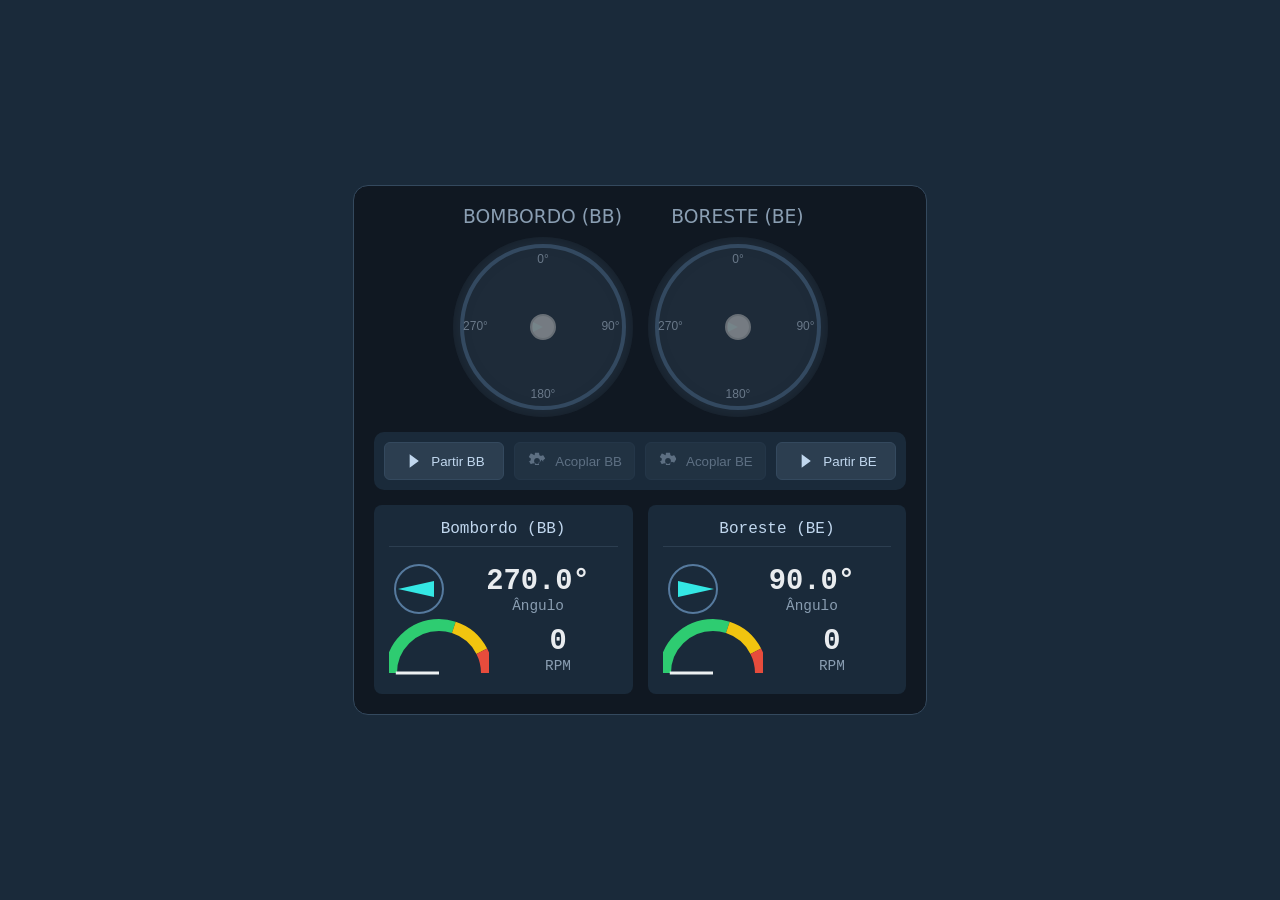
==== asdcontrol.html @ 6475cf20 "style: aplicar cabeçalhos e formatação segundo BOAS-PRATICAS.md" ====
<!--
  Título: asdcontrol.html - Controle Azimutal Secundário
  Autor: Charlie Bravo
  Data da última modificação: 01/04/2026 22:45
  Versão: 3.3
  Descrição: Painel 2D de manetes virtuais interpolando rotação (RPM) e ângulos
-->
<!DOCTYPE html>
<html lang="pt-BR">
<head>
    <meta charset="UTF-8">
    <meta name="viewport" content="width=device-width, initial-scale=1.0">
    <title>Controle Azimutal 2D Integrado</title>
    <style>
        /* ====================== VARIÁVEIS GLOBAIS E RESET ====================== */
        :root {
            --bg-dark: #101822;
            --bg-medium: #1a2a3a;
            --bg-light: #2c3e50;
            --border-color: #34495e;
            --text-light: #e9ecef;
            --text-medium: #c1d7ee;
            --text-dark: #8a9eb2;
            --accent-blue: #3498db;
            --accent-cyan: #34e7e4;
            --status-green: #2ecc71;
            --status-yellow: #f1c40f;
            --status-red: #e74c3c;
        }
        body {
            margin: 0;
            background-color: var(--bg-medium);
            color: var(--text-light);
            font-family: system-ui, sans-serif;
            display: flex;
            justify-content: center;
            align-items: center;
            height: 100vh;
            overflow: hidden;
        }
        #container {
            display: flex;
            flex-direction: column;
            gap: 15px;
            align-items: center;
            background-color: var(--bg-dark);
            padding: 20px;
            border-radius: 15px;
            border: 1px solid var(--border-color);
            user-select: none;
        }
        .controls-row {
            display: flex;
            gap: 15px;
            align-items: center;
        }
        .control-wrapper {
            display: flex;
            flex-direction: column;
            align-items: center;
            gap: 10px;
        }
        .control-wrapper h3 {
            margin: 0; padding: 0; font-weight: 500;
            color: var(--text-dark); text-transform: uppercase;
        }
        .control-canvas {
            background-color: var(--bg-light);
            border-radius: 50%;
            cursor: pointer;
            box-shadow: 0 0 15px rgba(0,0,0,0.5) inset;
            width: 180px;
            height: 180px;
            transition: opacity 0.3s ease;
        }
        .control-canvas.disabled {
            opacity: 0.5;
            cursor: not-allowed;
        }
        #functions-panel {
            display: grid;
            grid-template-columns: repeat(4, 1fr);
            gap: 10px;
            padding: 10px;
            background-color: var(--bg-medium);
            border-radius: 10px;
            width: 100%;
            box-sizing: border-box;
            justify-content: center;
        }
        .function-button {
            padding: 8px 12px;
            border: 1px solid var(--border-color);
            border-radius: 6px;
            background-color: var(--bg-light);
            color: var(--text-medium);
            cursor: pointer;
            display: flex;
            align-items: center;
            justify-content: center;
            gap: 8px;
            transition: all 0.2s ease;
        }
        .function-button:hover:not(:disabled) { background-color: #3e5670; }
        .function-button.active { background-color: var(--status-green); color: white; border-color: #55d98c; }
        .function-button.standby { background-color: var(--status-yellow); color: var(--bg-dark); border-color: #f39c12; }
        .function-button:disabled {
            opacity: 0.4;
            cursor: not-allowed;
        }
        .function-button svg { width: 20px; height: 20px; fill: currentColor; }
        
        #telemetry-panel {
            width: 100%;
            font-family: ui-monospace, 'Cascadia Code', Menlo, Consolas, 'Courier New', monospace;
            display: flex;
            gap: 15px;
        }
        .prop-section {
            flex: 1;
            background-color: var(--bg-medium);
            padding: 15px;
            border-radius: 8px;
        }
         .prop-section h4 {
            margin: 0 0 12px 0; font-weight: normal; color: var(--text-medium);
            border-bottom: 1px solid var(--bg-light); padding-bottom: 8px; text-align: center;
        }
        .indicator-group {
            display: flex;
            align-items: center;
            gap: 10px;
        }
        .gauge-canvas { width: 100px; height: 60px; }
        .angle-canvas { width: 60px; height: 60px; }
        .indicator-readout { flex-grow: 1; text-align: center; }
        .indicator-readout .value { font-size: 1.8em; font-weight: bold; }
        .indicator-readout .unit { font-size: 0.9em; color: var(--text-dark); }
    </style>
</head>
<body>
    <div id="container">
        <div class="controls-row">
            <div class="control-wrapper">
                <h3>Bombordo (BB)</h3>
                <canvas id="azimuth-control-bb" class="control-canvas"></canvas>
            </div>
            <div class="control-wrapper">
                <h3>Boreste (BE)</h3>
                <canvas id="azimuth-control-be" class="control-canvas"></canvas>
            </div>
        </div>

        <div id="functions-panel">
            <button id="start-bb" class="function-button">
                <svg viewBox="0 0 24 24"><path d="M10 8.64v6.72L15.27 12z M8 4v16l11-8z"></path></svg>
                <span>Partir BB</span>
            </button>
            <button id="couple-bb" class="function-button" disabled>
                 <svg viewBox="0 0 24 24"><path d="M19.43 12.98c.04-.32.07-.64.07-.98s-.03-.66-.07-.98l2.11-1.65c.19-.15.24-.42.12-.64l-2-3.46c-.12-.22-.39-.3-.61-.22l-2.49 1c-.52-.4-1.08-.73-1.69-.98l-.38-2.65C14.46 2.18 14.25 2 14 2h-4c-.25 0-.46.18-.49.42l-.38 2.65c-.61-.25-1.17-.59-1.69-.98l-2.49-1c-.23-.09-.49 0-.61.22l-2 3.46c-.13.22-.07.49.12.64l2.11 1.65c-.04.32-.07.65-.07.98s.03.66.07.98l-2.11 1.65c-.19.15-.24-.42-.12-.64l2 3.46c.12.22.39.3.61.22l2.49-1c.52.4 1.08.73 1.69-.98l.38 2.65c.03.24.24.42.49.42h4c.25 0 .46-.18.49-.42l-.38-2.65c.61-.25 1.17-.59-1.69-.98l2.49 1c.23.09.49 0 .61-.22l2-3.46c.12-.22.07-.49-.12-.64l-2.11-1.65zM12 15.5c-1.93 0-3.5-1.57-3.5-3.5s1.57-3.5 3.5-3.5 3.5 1.57 3.5 3.5-1.57 3.5-3.5 3.5z"></path></svg>
                <span>Acoplar BB</span>
            </button>
            <button id="couple-be" class="function-button" disabled>
                 <svg viewBox="0 0 24 24"><path d="M19.43 12.98c.04-.32.07-.64.07-.98s-.03-.66-.07-.98l2.11-1.65c.19-.15.24-.42.12-.64l-2-3.46c-.12-.22-.39-.3-.61-.22l-2.49 1c-.52-.4-1.08-.73-1.69-.98l-.38-2.65C14.46 2.18 14.25 2 14 2h-4c-.25 0-.46.18-.49.42l-.38 2.65c-.61-.25-1.17-.59-1.69-.98l-2.49-1c-.23-.09-.49 0-.61.22l-2 3.46c-.13.22-.07.49.12.64l2.11 1.65c-.04.32-.07.65-.07.98s.03.66.07.98l-2.11 1.65c-.19.15-.24-.42-.12-.64l2 3.46c.12.22.39.3.61.22l2.49-1c.52.4 1.08.73 1.69-.98l.38 2.65c.03.24.24.42.49.42h4c.25 0 .46-.18.49-.42l.38-2.65c.61-.25 1.17-.59 1.69-.98l2.49 1c.23.09.49 0 .61-.22l2-3.46c.12-.22.07-.49-.12-.64l-2.11-1.65zM12 15.5c-1.93 0-3.5-1.57-3.5-3.5s1.57-3.5 3.5-3.5 3.5 1.57 3.5 3.5-1.57 3.5-3.5 3.5z"></path></svg>
                <span>Acoplar BE</span>
            </button>
            <button id="start-be" class="function-button">
                <svg viewBox="0 0 24 24"><path d="M10 8.64v6.72L15.27 12z M8 4v16l11-8z"></path></svg>
                <span>Partir BE</span>
            </button>
        </div>

        <div id="telemetry-panel">
            <div class="prop-section">
                <h4>Bombordo (BB)</h4>
                <div class="indicator-group">
                    <canvas id="angle-canvas-bb" class="angle-canvas"></canvas>
                    <div class="indicator-readout">
                        <div id="angle-value-bb" class="value">0°</div>
                        <div class="unit">Ângulo</div>
                    </div>
                </div>
                 <div class="indicator-group">
                    <canvas id="rpm-canvas-bb" class="gauge-canvas"></canvas>
                    <div class="indicator-readout">
                        <div id="rpm-value-bb" class="value">0</div>
                        <div class="unit">RPM</div>
                    </div>
                </div>
            </div>
            <div class="prop-section">
                <h4>Boreste (BE)</h4>
                 <div class="indicator-group">
                    <canvas id="angle-canvas-be" class="angle-canvas"></canvas>
                    <div class="indicator-readout">
                        <div id="angle-value-be" class="value">0°</div>
                        <div class="unit">Ângulo</div>
                    </div>
                </div>
                 <div class="indicator-group">
                    <canvas id="rpm-canvas-be" class="gauge-canvas"></canvas>
                    <div class="indicator-readout">
                        <div id="rpm-value-be" class="value">0</div>
                        <div class="unit">RPM</div>
                    </div>
                </div>
            </div>
        </div>
    </div>

    <script>
/*
  Título: Principal JS do Painel ASD 2D
  Autor: Charlie Bravo
  Data da última modificação: 01/04/2026 22:45
  Versão: 3.3
*/

// ====================== CLASSES PERSONALIZADAS ======================
        // --- CLASSES DE COMPONENTES DE UI (código minificado para brevidade) ---
        class BaseControl{constructor(){this._events={}}
on(e,t){this._events[e]||(this._events[e]=[]),this._events[e].push(t)}
fire(e,t){this._events[e]&&this._events[e].forEach(e=>e(t))}}
class AzimuthControl2D extends BaseControl{constructor(e){super(),this.canvas=document.getElementById(e),this.canvas.width=this.canvas.getBoundingClientRect().width,this.canvas.height=this.canvas.getBoundingClientRect().height,this.ctx=this.canvas.getContext("2d"),this.radius=this.canvas.width/2,this.center={x:this.radius,y:this.radius},this.state={angle:0,thrust:0},this.handlePosition={x:this.center.x,y:this.center.y},this.isDragging=!1,this.isReturningToCenter=!1,this.lastClickTime=0,this._initListeners(),this.animate()}
_initListeners(){this.canvas.addEventListener("pointerdown",this._handlePointerDown.bind(this)),window.addEventListener("pointermove",this._handlePointerMove.bind(this)),window.addEventListener("pointerup",this._handlePointerUp.bind(this))}
_handlePointerDown(e){this.isReturningToCenter=!1;const t=Date.now(),s=t-this.lastClickTime;s<300?(this.fire("doubleclick"),this.isDragging=!1,this.lastClickTime=0):((this.lastClickTime=t,this.isDragging=!0,this._updateControl(e)))}
_handlePointerMove(e){this.isDragging&&!this.isReturningToCenter&&this._updateControl(e)}
_handlePointerUp(e){this.isDragging&&(this.isDragging=!1)}
_zeroOutControl(){this.isReturningToCenter=!0}
_updateControl(e){const t=this.canvas.getBoundingClientRect(),s=e.clientX-t.left,i=e.clientY-t.top,n=s-this.center.x,a=i-this.center.y;let o=Math.sqrt(n*n+a*a);let l=Math.atan2(a,n);let r=180/Math.PI*l+90;r<0&&(r+=360),o>this.radius*.85&&(o=this.radius*.85),this.handlePosition.x=this.center.x+Math.cos(l)*o,this.handlePosition.y=this.center.y+Math.sin(l)*o;const h=o/(this.radius*.85)*100;this.state={angle:r,thrust:h},this.fire("change",this.state)}
draw(){const e=this.ctx;e.clearRect(0,0,this.canvas.width,this.canvas.height),e.strokeStyle="#567a9e",e.lineWidth=4,e.beginPath(),e.arc(this.center.x,this.center.y,this.radius*.9,0,2*Math.PI),e.stroke(),e.fillStyle="#c1d7ee",e.font="12px Arial",e.textAlign="center",e.textBaseline="middle";const t={"0°":-Math.PI/2,"90°":0,"180°":Math.PI/2,"270°":Math.PI};for(const[s,i]of Object.entries(t)){const t=this.radius*.75;e.fillText(s,this.center.x+Math.cos(i)*t,this.center.y+Math.sin(i)*t)}
e.strokeStyle="#34e7e4",e.lineWidth=3,e.beginPath(),e.moveTo(this.center.x,this.center.y),e.lineTo(this.handlePosition.x,this.handlePosition.y),e.stroke();const s=Math.atan2(this.handlePosition.y-this.center.y,this.handlePosition.x-this.center.x);e.save(),e.translate(this.handlePosition.x,this.handlePosition.y),e.rotate(s),e.fillStyle="#34e7e4",e.beginPath(),e.moveTo(0,0),e.lineTo(-10,-5),e.lineTo(-10,5),e.closePath(),e.fill(),e.restore(),e.fillStyle="rgba(236, 240, 241, 0.9)",e.strokeStyle="#bdc3c7",e.lineWidth=2,e.beginPath(),e.arc(this.handlePosition.x,this.handlePosition.y,12,0,2*Math.PI),e.fill(),e.stroke()}
animate(){if(this.isReturningToCenter){const e=.1,t=this.handlePosition.x-this.center.x,s=this.handlePosition.y-this.center.y;this.handlePosition.x-=t*e,this.handlePosition.y-=s*e;const i=Math.sqrt(t*t+s*s);let n=Math.atan2(s,t);let a=180/Math.PI*n+90;a<0&&(a+=360);const o=i/(this.radius*.85)*100;this.state={angle:a,thrust:o},this.fire("change",this.state),i<1&&(this.isReturningToCenter=!1,this.handlePosition.x=this.center.x,this.handlePosition.y=this.center.y,this.state={angle:0,thrust:0},this.fire("change",this.state))}
this.draw(),requestAnimationFrame(this.animate.bind(this))}}
class AngleIndicator{constructor(e){this.canvas=document.getElementById(e);const t=this.canvas.getBoundingClientRect().width;this.canvas.width=t,this.canvas.height=t,this.ctx=this.canvas.getContext("2d"),this.radius=t/2,this.center={x:this.radius,y:this.radius}}
update(e){const t=this.ctx;t.clearRect(0,0,this.canvas.width,this.canvas.height),t.strokeStyle="#567a9e",t.lineWidth=2,t.beginPath(),t.arc(this.center.x,this.center.y,.8*this.radius,0,2*Math.PI),t.stroke(),t.save(),t.translate(this.center.x,this.center.y),t.rotate(e*Math.PI/180),t.fillStyle="#34e7e4",t.beginPath(),t.moveTo(0,-.7*this.radius),t.lineTo(8,.5*this.radius),t.lineTo(-8,.5*this.radius),t.closePath(),t.fill(),t.restore()}}
class RpmGauge{constructor(e,t=1600){this.canvas=document.getElementById(e);const s=this.canvas.getBoundingClientRect();this.canvas.width=s.width,this.canvas.height=s.height,this.ctx=this.canvas.getContext("2d"),this.maxRpm=t}
update(e){const t=this.ctx,s=this.canvas.width,i=this.canvas.height,n={x:s/2,y:.9*i},a=.8*i;t.clearRect(0,0,s,i);const o=Math.PI,l=0;t.lineWidth=12,t.strokeStyle="#2ecc71",t.beginPath(),t.arc(n.x,n.y,a,o,o+.6*Math.PI),t.stroke(),t.strokeStyle="#f1c40f",t.beginPath(),t.arc(n.x,n.y,a,o+.6*Math.PI,o+.85*Math.PI),t.stroke(),t.strokeStyle="#e74c3c",t.beginPath(),t.arc(n.x,n.y,a,o+.85*Math.PI,l),t.stroke();const r=o+e/this.maxRpm*Math.PI;t.save(),t.translate(n.x,n.y),t.rotate(r),t.strokeStyle="#ecf0f1",t.lineWidth=3,t.beginPath(),t.moveTo(0,0),t.lineTo(.9*a,0),t.stroke(),t.restore()}}

        // --- Instanciação e Gestão de Estado ---
        const uiRefs = {
            bb: { angleIndicator: new AngleIndicator('angle-canvas-bb'), angleValue: document.getElementById('angle-value-bb'), rpmGauge: new RpmGauge('rpm-canvas-bb'), rpmValue: document.getElementById('rpm-value-bb'), controlCanvas: document.getElementById('azimuth-control-bb'), startButton: document.getElementById('start-bb'), coupleButton: document.getElementById('couple-bb'), },
            be: { angleIndicator: new AngleIndicator('angle-canvas-be'), angleValue: document.getElementById('angle-value-be'), rpmGauge: new RpmGauge('rpm-canvas-be'), rpmValue: document.getElementById('rpm-value-be'), controlCanvas: document.getElementById('azimuth-control-be'), startButton: document.getElementById('start-be'), coupleButton: document.getElementById('couple-be'), },
        };

        const masterState = {
            bb: { angle: 0, thrust: 0, engineOn: false, clutchState: 'off' }, // off, standby, engaged
            be: { angle: 0, thrust: 0, engineOn: false, clutchState: 'off' },
        };
        
        const displayState = {
            bb: { angle: 270, rpm: 0 },
            be: { angle: 90, rpm: 0 }
        };

        const controlBB = new AzimuthControl2D('azimuth-control-bb');
        const controlBE = new AzimuthControl2D('azimuth-control-be');
        
        // --- Lógica dos Botões de Função ---
        uiRefs.bb.startButton.addEventListener('click', () => {
            masterState.bb.engineOn = !masterState.bb.engineOn;
            if (!masterState.bb.engineOn) { 
                masterState.bb.clutchState = 'off';
                controlBB._zeroOutControl(); 
            }
        });
        uiRefs.bb.coupleButton.addEventListener('click', () => { 
            if (masterState.bb.engineOn) {
                masterState.bb.clutchState = masterState.bb.clutchState === 'off' ? 'standby' : 'off';
                if(masterState.bb.clutchState === 'off') controlBB._zeroOutControl();
            }
        });
        uiRefs.be.startButton.addEventListener('click', () => {
            masterState.be.engineOn = !masterState.be.engineOn;
            if (!masterState.be.engineOn) {
                masterState.be.clutchState = 'off';
                controlBE._zeroOutControl();
            }
        });
        uiRefs.be.coupleButton.addEventListener('click', () => { 
            if (masterState.be.engineOn) {
                masterState.be.clutchState = masterState.be.clutchState === 'off' ? 'standby' : 'off';
                 if(masterState.be.clutchState === 'off') controlBE._zeroOutControl();
            }
        });

        // --- Lógica de Controlo ---
        controlBB.on('change', (state) => {
            if (masterState.bb.engineOn) {
                 masterState.bb.thrust = state.thrust;
                 if (masterState.bb.clutchState === 'engaged') {
                    masterState.bb.angle = state.angle;
                 }
            }
        });
        controlBB.on('doubleclick', () => {
            if (masterState.bb.clutchState === 'engaged') {
                masterState.bb.clutchState = 'idleRpm';
                masterState.bb.thrust = 65; // CORREÇÃO: Força o comando de aceleração para 650 RPM
                controlBB._zeroOutControl();
            }
        });

        controlBE.on('change', (state) => { 
             if (masterState.be.engineOn) {
                 masterState.be.thrust = state.thrust;
            }
            if (masterState.be.clutchState === 'engaged') {
                masterState.be.angle = state.angle;
            }
        });
        controlBE.on('doubleclick', () => {
            if (masterState.be.clutchState === 'engaged') {
                masterState.be.clutchState = 'idleRpm';
                masterState.be.thrust = 650; // CORREÇÃO: Força o comando de aceleração para 650 RPM
                controlBE._zeroOutControl();
            }
        });
        
        // --- Funções de Interpolação ---
        function lerp(start, end, amt) { return (1 - amt) * start + amt * end; }
        function lerpAngle(start, end, amt) {
            const delta = (end - start + 360 + 180) % 360 - 180;
            return (start + delta * amt + 360) % 360;
        }

        // --- Ciclo Principal de Animação e UI ---
        function animate() {
            const maxRpm = 1600;
            const idleRpm = 650;
            
            const updateSide = (side) => {
                const state = masterState[side];
                const display = displayState[side];
                const ui = uiRefs[side];

                // --- Lógica da Máquina de Estados ---
                let targetRpm = 0;
                let targetAngle;
                
                const commandedPropulsionRpm = state.thrust * (maxRpm / 100);

                if (state.clutchState === 'standby' && commandedPropulsionRpm > idleRpm) {
                    state.clutchState = 'engaged';
                }

                if (state.engineOn) {
                    if (state.clutchState === 'engaged') {
                        targetRpm = commandedPropulsionRpm;
                        targetAngle = state.angle;
                    } else { // 'standby' ou 'off'
                        targetRpm = idleRpm;
                        targetAngle = (side === 'bb') ? 270 : 90;
                    }
                } else {
                    targetRpm = 0;
                    targetAngle = (side === 'bb') ? 270 : 90;
                }
                
                const rpmLerpFactor = 0.03;
                const angleLerpFactor = 0.2;

                display.rpm = lerp(display.rpm, targetRpm, rpmLerpFactor);
                display.angle = lerpAngle(display.angle, targetAngle, angleLerpFactor);

                // --- Atualização da UI ---
                ui.controlCanvas.classList.toggle('disabled', !state.engineOn);
                ui.startButton.classList.toggle('active', state.engineOn);
                ui.coupleButton.disabled = !state.engineOn;
                
                ui.coupleButton.classList.remove('active', 'standby');
                if (state.clutchState === 'engaged') {
                    ui.coupleButton.classList.add('active');
                } else if (state.clutchState === 'standby') {
                    ui.coupleButton.classList.add('standby');
                }
                
                ui.rpmValue.textContent = `${display.rpm.toFixed(0)}`;
                ui.rpmGauge.update(display.rpm);

                ui.angleValue.textContent = `${display.angle.toFixed(1)}°`;
                ui.angleIndicator.update(display.angle);
            };

            updateSide('bb');
            updateSide('be');

            // Envia o estado atualizado para a janela pai (o simulador)
            if (window.parent && window.parent !== window) {
                window.parent.postMessage({
                    type: 'asdControlState',
                    payload: {
                        port: {
                            angle: displayState.bb.angle,
                            rpm: displayState.bb.rpm
                        },
                        starboard: {
                            angle: displayState.be.angle,
                            rpm: displayState.be.rpm
                        }
                    }
                }, '*'); // Em produção, use um origin específico para segurança
            }

            requestAnimationFrame(animate);
        }
        
        animate();

    </script>
</body>
</html>
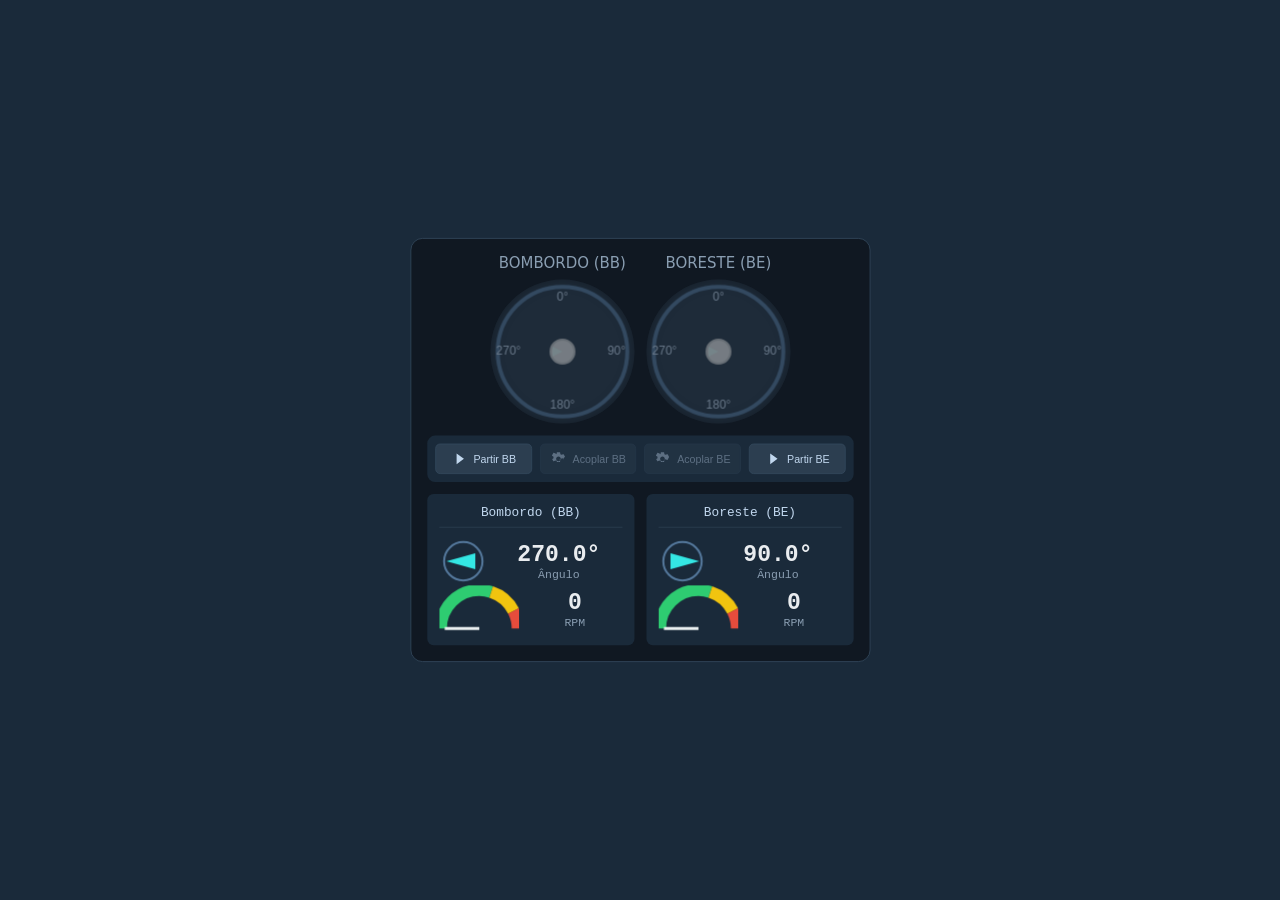
==== commit 919c3266: "chore: atualiza todas assinaturas de autor e licenca de charlie bravo para jossian brito" ====
--- a/asdcontrol.html
+++ b/asdcontrol.html
@@ -1,8 +1,8 @@
 <!--
   Título: asdcontrol.html - Controle Azimutal Secundário
-  Autor: Charlie Bravo
-  Data da última modificação: 01/04/2026 22:45
-  Versão: 3.3
+  Autor: Jossian Brito
+  Data da última modificação: 02/04/2026 09:25
+  Versão: 3.4
   Descrição: Painel 2D de manetes virtuais interpolando rotação (RPM) e ângulos
 -->
 <!DOCTYPE html>
@@ -11,132 +11,7 @@
     <meta charset="UTF-8">
     <meta name="viewport" content="width=device-width, initial-scale=1.0">
     <title>Controle Azimutal 2D Integrado</title>
-    <style>
-        /* ====================== VARIÁVEIS GLOBAIS E RESET ====================== */
-        :root {
-            --bg-dark: #101822;
-            --bg-medium: #1a2a3a;
-            --bg-light: #2c3e50;
-            --border-color: #34495e;
-            --text-light: #e9ecef;
-            --text-medium: #c1d7ee;
-            --text-dark: #8a9eb2;
-            --accent-blue: #3498db;
-            --accent-cyan: #34e7e4;
-            --status-green: #2ecc71;
-            --status-yellow: #f1c40f;
-            --status-red: #e74c3c;
-        }
-        body {
-            margin: 0;
-            background-color: var(--bg-medium);
-            color: var(--text-light);
-            font-family: system-ui, sans-serif;
-            display: flex;
-            justify-content: center;
-            align-items: center;
-            height: 100vh;
-            overflow: hidden;
-        }
-        #container {
-            display: flex;
-            flex-direction: column;
-            gap: 15px;
-            align-items: center;
-            background-color: var(--bg-dark);
-            padding: 20px;
-            border-radius: 15px;
-            border: 1px solid var(--border-color);
-            user-select: none;
-        }
-        .controls-row {
-            display: flex;
-            gap: 15px;
-            align-items: center;
-        }
-        .control-wrapper {
-            display: flex;
-            flex-direction: column;
-            align-items: center;
-            gap: 10px;
-        }
-        .control-wrapper h3 {
-            margin: 0; padding: 0; font-weight: 500;
-            color: var(--text-dark); text-transform: uppercase;
-        }
-        .control-canvas {
-            background-color: var(--bg-light);
-            border-radius: 50%;
-            cursor: pointer;
-            box-shadow: 0 0 15px rgba(0,0,0,0.5) inset;
-            width: 180px;
-            height: 180px;
-            transition: opacity 0.3s ease;
-        }
-        .control-canvas.disabled {
-            opacity: 0.5;
-            cursor: not-allowed;
-        }
-        #functions-panel {
-            display: grid;
-            grid-template-columns: repeat(4, 1fr);
-            gap: 10px;
-            padding: 10px;
-            background-color: var(--bg-medium);
-            border-radius: 10px;
-            width: 100%;
-            box-sizing: border-box;
-            justify-content: center;
-        }
-        .function-button {
-            padding: 8px 12px;
-            border: 1px solid var(--border-color);
-            border-radius: 6px;
-            background-color: var(--bg-light);
-            color: var(--text-medium);
-            cursor: pointer;
-            display: flex;
-            align-items: center;
-            justify-content: center;
-            gap: 8px;
-            transition: all 0.2s ease;
-        }
-        .function-button:hover:not(:disabled) { background-color: #3e5670; }
-        .function-button.active { background-color: var(--status-green); color: white; border-color: #55d98c; }
-        .function-button.standby { background-color: var(--status-yellow); color: var(--bg-dark); border-color: #f39c12; }
-        .function-button:disabled {
-            opacity: 0.4;
-            cursor: not-allowed;
-        }
-        .function-button svg { width: 20px; height: 20px; fill: currentColor; }
-        
-        #telemetry-panel {
-            width: 100%;
-            font-family: ui-monospace, 'Cascadia Code', Menlo, Consolas, 'Courier New', monospace;
-            display: flex;
-            gap: 15px;
-        }
-        .prop-section {
-            flex: 1;
-            background-color: var(--bg-medium);
-            padding: 15px;
-            border-radius: 8px;
-        }
-         .prop-section h4 {
-            margin: 0 0 12px 0; font-weight: normal; color: var(--text-medium);
-            border-bottom: 1px solid var(--bg-light); padding-bottom: 8px; text-align: center;
-        }
-        .indicator-group {
-            display: flex;
-            align-items: center;
-            gap: 10px;
-        }
-        .gauge-canvas { width: 100px; height: 60px; }
-        .angle-canvas { width: 60px; height: 60px; }
-        .indicator-readout { flex-grow: 1; text-align: center; }
-        .indicator-readout .value { font-size: 1.8em; font-weight: bold; }
-        .indicator-readout .unit { font-size: 0.9em; color: var(--text-dark); }
-    </style>
+    <link rel="stylesheet" href="css/asdcontrol.css">
 </head>
 <body>
     <div id="container">
@@ -208,205 +83,6 @@
         </div>
     </div>
 
-    <script>
-/*
-  Título: Principal JS do Painel ASD 2D
-  Autor: Charlie Bravo
-  Data da última modificação: 01/04/2026 22:45
-  Versão: 3.3
-*/
-
-// ====================== CLASSES PERSONALIZADAS ======================
-        // --- CLASSES DE COMPONENTES DE UI (código minificado para brevidade) ---
-        class BaseControl{constructor(){this._events={}}
-on(e,t){this._events[e]||(this._events[e]=[]),this._events[e].push(t)}
-fire(e,t){this._events[e]&&this._events[e].forEach(e=>e(t))}}
-class AzimuthControl2D extends BaseControl{constructor(e){super(),this.canvas=document.getElementById(e),this.canvas.width=this.canvas.getBoundingClientRect().width,this.canvas.height=this.canvas.getBoundingClientRect().height,this.ctx=this.canvas.getContext("2d"),this.radius=this.canvas.width/2,this.center={x:this.radius,y:this.radius},this.state={angle:0,thrust:0},this.handlePosition={x:this.center.x,y:this.center.y},this.isDragging=!1,this.isReturningToCenter=!1,this.lastClickTime=0,this._initListeners(),this.animate()}
-_initListeners(){this.canvas.addEventListener("pointerdown",this._handlePointerDown.bind(this)),window.addEventListener("pointermove",this._handlePointerMove.bind(this)),window.addEventListener("pointerup",this._handlePointerUp.bind(this))}
-_handlePointerDown(e){this.isReturningToCenter=!1;const t=Date.now(),s=t-this.lastClickTime;s<300?(this.fire("doubleclick"),this.isDragging=!1,this.lastClickTime=0):((this.lastClickTime=t,this.isDragging=!0,this._updateControl(e)))}
-_handlePointerMove(e){this.isDragging&&!this.isReturningToCenter&&this._updateControl(e)}
-_handlePointerUp(e){this.isDragging&&(this.isDragging=!1)}
-_zeroOutControl(){this.isReturningToCenter=!0}
-_updateControl(e){const t=this.canvas.getBoundingClientRect(),s=e.clientX-t.left,i=e.clientY-t.top,n=s-this.center.x,a=i-this.center.y;let o=Math.sqrt(n*n+a*a);let l=Math.atan2(a,n);let r=180/Math.PI*l+90;r<0&&(r+=360),o>this.radius*.85&&(o=this.radius*.85),this.handlePosition.x=this.center.x+Math.cos(l)*o,this.handlePosition.y=this.center.y+Math.sin(l)*o;const h=o/(this.radius*.85)*100;this.state={angle:r,thrust:h},this.fire("change",this.state)}
-draw(){const e=this.ctx;e.clearRect(0,0,this.canvas.width,this.canvas.height),e.strokeStyle="#567a9e",e.lineWidth=4,e.beginPath(),e.arc(this.center.x,this.center.y,this.radius*.9,0,2*Math.PI),e.stroke(),e.fillStyle="#c1d7ee",e.font="12px Arial",e.textAlign="center",e.textBaseline="middle";const t={"0°":-Math.PI/2,"90°":0,"180°":Math.PI/2,"270°":Math.PI};for(const[s,i]of Object.entries(t)){const t=this.radius*.75;e.fillText(s,this.center.x+Math.cos(i)*t,this.center.y+Math.sin(i)*t)}
-e.strokeStyle="#34e7e4",e.lineWidth=3,e.beginPath(),e.moveTo(this.center.x,this.center.y),e.lineTo(this.handlePosition.x,this.handlePosition.y),e.stroke();const s=Math.atan2(this.handlePosition.y-this.center.y,this.handlePosition.x-this.center.x);e.save(),e.translate(this.handlePosition.x,this.handlePosition.y),e.rotate(s),e.fillStyle="#34e7e4",e.beginPath(),e.moveTo(0,0),e.lineTo(-10,-5),e.lineTo(-10,5),e.closePath(),e.fill(),e.restore(),e.fillStyle="rgba(236, 240, 241, 0.9)",e.strokeStyle="#bdc3c7",e.lineWidth=2,e.beginPath(),e.arc(this.handlePosition.x,this.handlePosition.y,12,0,2*Math.PI),e.fill(),e.stroke()}
-animate(){if(this.isReturningToCenter){const e=.1,t=this.handlePosition.x-this.center.x,s=this.handlePosition.y-this.center.y;this.handlePosition.x-=t*e,this.handlePosition.y-=s*e;const i=Math.sqrt(t*t+s*s);let n=Math.atan2(s,t);let a=180/Math.PI*n+90;a<0&&(a+=360);const o=i/(this.radius*.85)*100;this.state={angle:a,thrust:o},this.fire("change",this.state),i<1&&(this.isReturningToCenter=!1,this.handlePosition.x=this.center.x,this.handlePosition.y=this.center.y,this.state={angle:0,thrust:0},this.fire("change",this.state))}
-this.draw(),requestAnimationFrame(this.animate.bind(this))}}
-class AngleIndicator{constructor(e){this.canvas=document.getElementById(e);const t=this.canvas.getBoundingClientRect().width;this.canvas.width=t,this.canvas.height=t,this.ctx=this.canvas.getContext("2d"),this.radius=t/2,this.center={x:this.radius,y:this.radius}}
-update(e){const t=this.ctx;t.clearRect(0,0,this.canvas.width,this.canvas.height),t.strokeStyle="#567a9e",t.lineWidth=2,t.beginPath(),t.arc(this.center.x,this.center.y,.8*this.radius,0,2*Math.PI),t.stroke(),t.save(),t.translate(this.center.x,this.center.y),t.rotate(e*Math.PI/180),t.fillStyle="#34e7e4",t.beginPath(),t.moveTo(0,-.7*this.radius),t.lineTo(8,.5*this.radius),t.lineTo(-8,.5*this.radius),t.closePath(),t.fill(),t.restore()}}
-class RpmGauge{constructor(e,t=1600){this.canvas=document.getElementById(e);const s=this.canvas.getBoundingClientRect();this.canvas.width=s.width,this.canvas.height=s.height,this.ctx=this.canvas.getContext("2d"),this.maxRpm=t}
-update(e){const t=this.ctx,s=this.canvas.width,i=this.canvas.height,n={x:s/2,y:.9*i},a=.8*i;t.clearRect(0,0,s,i);const o=Math.PI,l=0;t.lineWidth=12,t.strokeStyle="#2ecc71",t.beginPath(),t.arc(n.x,n.y,a,o,o+.6*Math.PI),t.stroke(),t.strokeStyle="#f1c40f",t.beginPath(),t.arc(n.x,n.y,a,o+.6*Math.PI,o+.85*Math.PI),t.stroke(),t.strokeStyle="#e74c3c",t.beginPath(),t.arc(n.x,n.y,a,o+.85*Math.PI,l),t.stroke();const r=o+e/this.maxRpm*Math.PI;t.save(),t.translate(n.x,n.y),t.rotate(r),t.strokeStyle="#ecf0f1",t.lineWidth=3,t.beginPath(),t.moveTo(0,0),t.lineTo(.9*a,0),t.stroke(),t.restore()}}
-
-        // --- Instanciação e Gestão de Estado ---
-        const uiRefs = {
-            bb: { angleIndicator: new AngleIndicator('angle-canvas-bb'), angleValue: document.getElementById('angle-value-bb'), rpmGauge: new RpmGauge('rpm-canvas-bb'), rpmValue: document.getElementById('rpm-value-bb'), controlCanvas: document.getElementById('azimuth-control-bb'), startButton: document.getElementById('start-bb'), coupleButton: document.getElementById('couple-bb'), },
-            be: { angleIndicator: new AngleIndicator('angle-canvas-be'), angleValue: document.getElementById('angle-value-be'), rpmGauge: new RpmGauge('rpm-canvas-be'), rpmValue: document.getElementById('rpm-value-be'), controlCanvas: document.getElementById('azimuth-control-be'), startButton: document.getElementById('start-be'), coupleButton: document.getElementById('couple-be'), },
-        };
-
-        const masterState = {
-            bb: { angle: 0, thrust: 0, engineOn: false, clutchState: 'off' }, // off, standby, engaged
-            be: { angle: 0, thrust: 0, engineOn: false, clutchState: 'off' },
-        };
-        
-        const displayState = {
-            bb: { angle: 270, rpm: 0 },
-            be: { angle: 90, rpm: 0 }
-        };
-
-        const controlBB = new AzimuthControl2D('azimuth-control-bb');
-        const controlBE = new AzimuthControl2D('azimuth-control-be');
-        
-        // --- Lógica dos Botões de Função ---
-        uiRefs.bb.startButton.addEventListener('click', () => {
-            masterState.bb.engineOn = !masterState.bb.engineOn;
-            if (!masterState.bb.engineOn) { 
-                masterState.bb.clutchState = 'off';
-                controlBB._zeroOutControl(); 
-            }
-        });
-        uiRefs.bb.coupleButton.addEventListener('click', () => { 
-            if (masterState.bb.engineOn) {
-                masterState.bb.clutchState = masterState.bb.clutchState === 'off' ? 'standby' : 'off';
-                if(masterState.bb.clutchState === 'off') controlBB._zeroOutControl();
-            }
-        });
-        uiRefs.be.startButton.addEventListener('click', () => {
-            masterState.be.engineOn = !masterState.be.engineOn;
-            if (!masterState.be.engineOn) {
-                masterState.be.clutchState = 'off';
-                controlBE._zeroOutControl();
-            }
-        });
-        uiRefs.be.coupleButton.addEventListener('click', () => { 
-            if (masterState.be.engineOn) {
-                masterState.be.clutchState = masterState.be.clutchState === 'off' ? 'standby' : 'off';
-                 if(masterState.be.clutchState === 'off') controlBE._zeroOutControl();
-            }
-        });
-
-        // --- Lógica de Controlo ---
-        controlBB.on('change', (state) => {
-            if (masterState.bb.engineOn) {
-                 masterState.bb.thrust = state.thrust;
-                 if (masterState.bb.clutchState === 'engaged') {
-                    masterState.bb.angle = state.angle;
-                 }
-            }
-        });
-        controlBB.on('doubleclick', () => {
-            if (masterState.bb.clutchState === 'engaged') {
-                masterState.bb.clutchState = 'idleRpm';
-                masterState.bb.thrust = 65; // CORREÇÃO: Força o comando de aceleração para 650 RPM
-                controlBB._zeroOutControl();
-            }
-        });
-
-        controlBE.on('change', (state) => { 
-             if (masterState.be.engineOn) {
-                 masterState.be.thrust = state.thrust;
-            }
-            if (masterState.be.clutchState === 'engaged') {
-                masterState.be.angle = state.angle;
-            }
-        });
-        controlBE.on('doubleclick', () => {
-            if (masterState.be.clutchState === 'engaged') {
-                masterState.be.clutchState = 'idleRpm';
-                masterState.be.thrust = 650; // CORREÇÃO: Força o comando de aceleração para 650 RPM
-                controlBE._zeroOutControl();
-            }
-        });
-        
-        // --- Funções de Interpolação ---
-        function lerp(start, end, amt) { return (1 - amt) * start + amt * end; }
-        function lerpAngle(start, end, amt) {
-            const delta = (end - start + 360 + 180) % 360 - 180;
-            return (start + delta * amt + 360) % 360;
-        }
-
-        // --- Ciclo Principal de Animação e UI ---
-        function animate() {
-            const maxRpm = 1600;
-            const idleRpm = 650;
-            
-            const updateSide = (side) => {
-                const state = masterState[side];
-                const display = displayState[side];
-                const ui = uiRefs[side];
-
-                // --- Lógica da Máquina de Estados ---
-                let targetRpm = 0;
-                let targetAngle;
-                
-                const commandedPropulsionRpm = state.thrust * (maxRpm / 100);
-
-                if (state.clutchState === 'standby' && commandedPropulsionRpm > idleRpm) {
-                    state.clutchState = 'engaged';
-                }
-
-                if (state.engineOn) {
-                    if (state.clutchState === 'engaged') {
-                        targetRpm = commandedPropulsionRpm;
-                        targetAngle = state.angle;
-                    } else { // 'standby' ou 'off'
-                        targetRpm = idleRpm;
-                        targetAngle = (side === 'bb') ? 270 : 90;
-                    }
-                } else {
-                    targetRpm = 0;
-                    targetAngle = (side === 'bb') ? 270 : 90;
-                }
-                
-                const rpmLerpFactor = 0.03;
-                const angleLerpFactor = 0.2;
-
-                display.rpm = lerp(display.rpm, targetRpm, rpmLerpFactor);
-                display.angle = lerpAngle(display.angle, targetAngle, angleLerpFactor);
-
-                // --- Atualização da UI ---
-                ui.controlCanvas.classList.toggle('disabled', !state.engineOn);
-                ui.startButton.classList.toggle('active', state.engineOn);
-                ui.coupleButton.disabled = !state.engineOn;
-                
-                ui.coupleButton.classList.remove('active', 'standby');
-                if (state.clutchState === 'engaged') {
-                    ui.coupleButton.classList.add('active');
-                } else if (state.clutchState === 'standby') {
-                    ui.coupleButton.classList.add('standby');
-                }
-                
-                ui.rpmValue.textContent = `${display.rpm.toFixed(0)}`;
-                ui.rpmGauge.update(display.rpm);
-
-                ui.angleValue.textContent = `${display.angle.toFixed(1)}°`;
-                ui.angleIndicator.update(display.angle);
-            };
-
-            updateSide('bb');
-            updateSide('be');
-
-            // Envia o estado atualizado para a janela pai (o simulador)
-            if (window.parent && window.parent !== window) {
-                window.parent.postMessage({
-                    type: 'asdControlState',
-                    payload: {
-                        port: {
-                            angle: displayState.bb.angle,
-                            rpm: displayState.bb.rpm
-                        },
-                        starboard: {
-                            angle: displayState.be.angle,
-                            rpm: displayState.be.rpm
-                        }
-                    }
-                }, '*'); // Em produção, use um origin específico para segurança
-            }
-
-            requestAnimationFrame(animate);
-        }
-        
-        animate();
-
-    </script>
+    <script src="js/asdcontrol.js"></script>
 </body>
 </html>
--- a/css/asdcontrol.css
+++ b/css/asdcontrol.css
@@ -0,0 +1,133 @@
+/*
+  Título: asdcontrol.css
+  Autor: Jossian Brito
+  Data da última modificação: 02/04/2026 09:25
+  Versão: 1.0
+  Descrição: Estilos para o painel de controle ASD 2D
+*/
+
+/* ====================== VARIÁVEIS GLOBAIS E RESET ====================== */
+        :root {
+            --bg-dark: #101822;
+            --bg-medium: #1a2a3a;
+            --bg-light: #2c3e50;
+            --border-color: #34495e;
+            --text-light: #e9ecef;
+            --text-medium: #c1d7ee;
+            --text-dark: #8a9eb2;
+            --accent-blue: #3498db;
+            --accent-cyan: #34e7e4;
+            --status-green: #2ecc71;
+            --status-yellow: #f1c40f;
+            --status-red: #e74c3c;
+        }
+        body {
+            margin: 0;
+            background-color: var(--bg-medium);
+            color: var(--text-light);
+            font-family: system-ui, sans-serif;
+            display: flex;
+            justify-content: center;
+            align-items: center;
+            height: 100vh;
+            overflow: hidden;
+        }
+        #container {
+            display: flex;
+            flex-direction: column;
+            gap: 15px;
+            align-items: center;
+            background-color: var(--bg-dark);
+            padding: 20px;
+            border-radius: 15px;
+            border: 1px solid var(--border-color);
+            user-select: none;
+            transform: scale(0.8);
+        }
+        .controls-row {
+            display: flex;
+            gap: 15px;
+            align-items: center;
+        }
+        .control-wrapper {
+            display: flex;
+            flex-direction: column;
+            align-items: center;
+            gap: 10px;
+        }
+        .control-wrapper h3 {
+            margin: 0; padding: 0; font-weight: 500;
+            color: var(--text-dark); text-transform: uppercase;
+        }
+        .control-canvas {
+            background-color: var(--bg-light);
+            border-radius: 50%;
+            cursor: pointer;
+            box-shadow: 0 0 15px rgba(0,0,0,0.5) inset;
+            width: 180px;
+            height: 180px;
+            transition: opacity 0.3s ease;
+        }
+        .control-canvas.disabled {
+            opacity: 0.5;
+            cursor: not-allowed;
+        }
+        #functions-panel {
+            display: grid;
+            grid-template-columns: repeat(4, 1fr);
+            gap: 10px;
+            padding: 10px;
+            background-color: var(--bg-medium);
+            border-radius: 10px;
+            width: 100%;
+            box-sizing: border-box;
+            justify-content: center;
+        }
+        .function-button {
+            padding: 8px 12px;
+            border: 1px solid var(--border-color);
+            border-radius: 6px;
+            background-color: var(--bg-light);
+            color: var(--text-medium);
+            cursor: pointer;
+            display: flex;
+            align-items: center;
+            justify-content: center;
+            gap: 8px;
+            transition: all 0.2s ease;
+        }
+        .function-button:hover:not(:disabled) { background-color: #3e5670; }
+        .function-button.active { background-color: var(--status-green); color: white; border-color: #55d98c; }
+        .function-button.standby { background-color: var(--status-yellow); color: var(--bg-dark); border-color: #f39c12; }
+        .function-button:disabled {
+            opacity: 0.4;
+            cursor: not-allowed;
+        }
+        .function-button svg { width: 20px; height: 20px; fill: currentColor; }
+        
+        #telemetry-panel {
+            width: 100%;
+            font-family: ui-monospace, 'Cascadia Code', Menlo, Consolas, 'Courier New', monospace;
+            display: flex;
+            gap: 15px;
+        }
+        .prop-section {
+            flex: 1;
+            background-color: var(--bg-medium);
+            padding: 15px;
+            border-radius: 8px;
+        }
+         .prop-section h4 {
+            margin: 0 0 12px 0; font-weight: normal; color: var(--text-medium);
+            border-bottom: 1px solid var(--bg-light); padding-bottom: 8px; text-align: center;
+        }
+        .indicator-group {
+            display: flex;
+            align-items: center;
+            gap: 10px;
+        }
+        .gauge-canvas { width: 100px; height: 60px; }
+        .angle-canvas { width: 60px; height: 60px; }
+        .indicator-readout { flex-grow: 1; text-align: center; }
+        .indicator-readout .value { font-size: 1.8em; font-weight: bold; }
+        .indicator-readout .unit { font-size: 0.9em; color: var(--text-dark); }
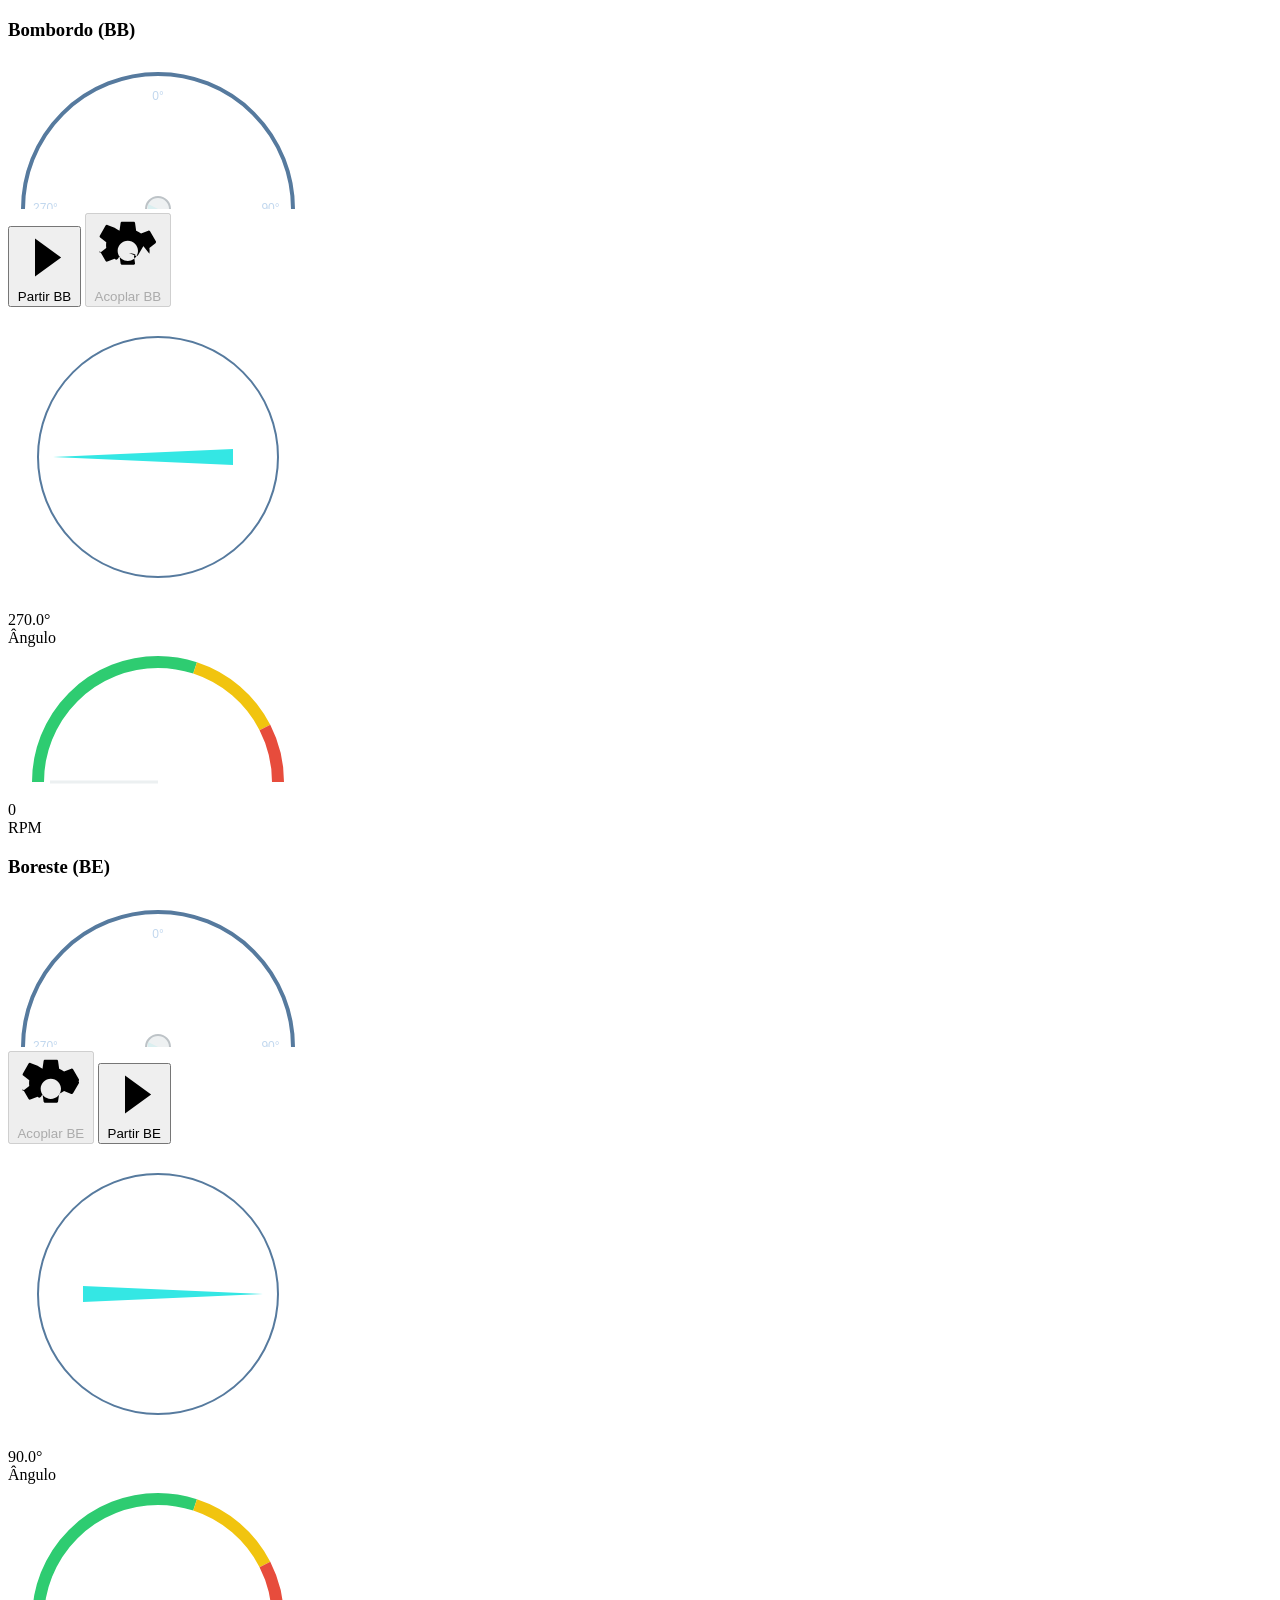
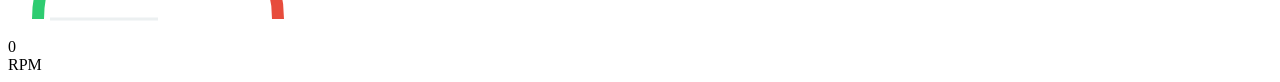
==== commit 7dab896f: "feat(ui): refatoracao do painel asd para 2 colunas liquidas responsivas sem strings redundantes e to" ====
--- a/asdcontrol.html
+++ b/asdcontrol.html
@@ -11,43 +11,25 @@
     <meta charset="UTF-8">
     <meta name="viewport" content="width=device-width, initial-scale=1.0">
     <title>Controle Azimutal 2D Integrado</title>
-    <link rel="stylesheet" href="css/asdcontrol.css">
 </head>
 <body>
     <div id="container">
-        <div class="controls-row">
+        <div class="column-bb">
+            <div class="col-header"><h3>Bombordo (BB)</h3></div>
             <div class="control-wrapper">
-                <h3>Bombordo (BB)</h3>
                 <canvas id="azimuth-control-bb" class="control-canvas"></canvas>
             </div>
-            <div class="control-wrapper">
-                <h3>Boreste (BE)</h3>
-                <canvas id="azimuth-control-be" class="control-canvas"></canvas>
+            <div class="functions-row">
+                <button id="start-bb" class="function-button">
+                    <svg viewBox="0 0 24 24"><path d="M10 8.64v6.72L15.27 12z M8 4v16l11-8z"></path></svg>
+                    <span>Partir BB</span>
+                </button>
+                <button id="couple-bb" class="function-button" disabled>
+                     <svg viewBox="0 0 24 24"><path d="M19.43 12.98c.04-.32.07-.64.07-.98s-.03-.66-.07-.98l2.11-1.65c.19-.15.24-.42.12-.64l-2-3.46c-.12-.22-.39-.3-.61-.22l-2.49 1c-.52-.4-1.08-.73-1.69-.98l-.38-2.65C14.46 2.18 14.25 2 14 2h-4c-.25 0-.46.18-.49.42l-.38 2.65c-.61-.25-1.17-.59-1.69-.98l-2.49-1c-.23-.09-.49 0-.61.22l-2 3.46c-.13.22-.07.49.12.64l2.11 1.65c-.04.32-.07.65-.07.98s.03.66.07.98l-2.11 1.65c-.19.15-.24-.42-.12-.64l2 3.46c.12.22.39.3.61.22l2.49-1c.52.4 1.08.73 1.69-.98l.38 2.65c.03.24.24.42.49.42h4c.25 0 .46-.18.49-.42l-.38-2.65c.61-.25 1.17-.59-1.69-.98l2.49 1c.23.09.49 0 .61-.22l2-3.46c.12-.22.07-.49-.12-.64l-2.11-1.65zM12 15.5c-1.93 0-3.5-1.57-3.5-3.5s1.57-3.5 3.5-3.5 3.5 1.57 3.5 3.5-1.57 3.5-3.5 3.5z"></path></svg>
+                    <span>Acoplar BB</span>
+                </button>
             </div>
-        </div>
-
-        <div id="functions-panel">
-            <button id="start-bb" class="function-button">
-                <svg viewBox="0 0 24 24"><path d="M10 8.64v6.72L15.27 12z M8 4v16l11-8z"></path></svg>
-                <span>Partir BB</span>
-            </button>
-            <button id="couple-bb" class="function-button" disabled>
-                 <svg viewBox="0 0 24 24"><path d="M19.43 12.98c.04-.32.07-.64.07-.98s-.03-.66-.07-.98l2.11-1.65c.19-.15.24-.42.12-.64l-2-3.46c-.12-.22-.39-.3-.61-.22l-2.49 1c-.52-.4-1.08-.73-1.69-.98l-.38-2.65C14.46 2.18 14.25 2 14 2h-4c-.25 0-.46.18-.49.42l-.38 2.65c-.61-.25-1.17-.59-1.69-.98l-2.49-1c-.23-.09-.49 0-.61.22l-2 3.46c-.13.22-.07.49.12.64l2.11 1.65c-.04.32-.07.65-.07.98s.03.66.07.98l-2.11 1.65c-.19.15-.24-.42-.12-.64l2 3.46c.12.22.39.3.61.22l2.49-1c.52.4 1.08.73 1.69-.98l.38 2.65c.03.24.24.42.49.42h4c.25 0 .46-.18.49-.42l-.38-2.65c.61-.25 1.17-.59-1.69-.98l2.49 1c.23.09.49 0 .61-.22l2-3.46c.12-.22.07-.49-.12-.64l-2.11-1.65zM12 15.5c-1.93 0-3.5-1.57-3.5-3.5s1.57-3.5 3.5-3.5 3.5 1.57 3.5 3.5-1.57 3.5-3.5 3.5z"></path></svg>
-                <span>Acoplar BB</span>
-            </button>
-            <button id="couple-be" class="function-button" disabled>
-                 <svg viewBox="0 0 24 24"><path d="M19.43 12.98c.04-.32.07-.64.07-.98s-.03-.66-.07-.98l2.11-1.65c.19-.15.24-.42.12-.64l-2-3.46c-.12-.22-.39-.3-.61-.22l-2.49 1c-.52-.4-1.08-.73-1.69-.98l-.38-2.65C14.46 2.18 14.25 2 14 2h-4c-.25 0-.46.18-.49.42l-.38 2.65c-.61-.25-1.17-.59-1.69-.98l-2.49-1c-.23-.09-.49 0-.61.22l-2 3.46c-.13.22-.07.49.12.64l2.11 1.65c-.04.32-.07.65-.07.98s.03.66.07.98l-2.11 1.65c-.19.15-.24-.42-.12-.64l2 3.46c.12.22.39.3.61.22l2.49-1c.52.4 1.08.73 1.69-.98l.38 2.65c.03.24.24.42.49.42h4c.25 0 .46-.18.49-.42l.38-2.65c.61-.25 1.17-.59 1.69-.98l2.49 1c.23.09.49 0 .61-.22l2-3.46c.12-.22.07-.49-.12-.64l-2.11-1.65zM12 15.5c-1.93 0-3.5-1.57-3.5-3.5s1.57-3.5 3.5-3.5 3.5 1.57 3.5 3.5-1.57 3.5-3.5 3.5z"></path></svg>
-                <span>Acoplar BE</span>
-            </button>
-            <button id="start-be" class="function-button">
-                <svg viewBox="0 0 24 24"><path d="M10 8.64v6.72L15.27 12z M8 4v16l11-8z"></path></svg>
-                <span>Partir BE</span>
-            </button>
-        </div>
-
-        <div id="telemetry-panel">
             <div class="prop-section">
-                <h4>Bombordo (BB)</h4>
                 <div class="indicator-group">
                     <canvas id="angle-canvas-bb" class="angle-canvas"></canvas>
                     <div class="indicator-readout">
@@ -63,8 +45,24 @@
                     </div>
                 </div>
             </div>
+        </div>
+
+        <div class="column-be">
+            <div class="col-header"><h3>Boreste (BE)</h3></div>
+            <div class="control-wrapper">
+                <canvas id="azimuth-control-be" class="control-canvas"></canvas>
+            </div>
+            <div class="functions-row">
+                <button id="couple-be" class="function-button" disabled>
+                     <svg viewBox="0 0 24 24"><path d="M19.43 12.98c.04-.32.07-.64.07-.98s-.03-.66-.07-.98l2.11-1.65c.19-.15.24-.42.12-.64l-2-3.46c-.12-.22-.39-.3-.61-.22l-2.49 1c-.52-.4-1.08-.73-1.69-.98l-.38-2.65C14.46 2.18 14.25 2 14 2h-4c-.25 0-.46.18-.49.42l-.38 2.65c-.61-.25-1.17-.59-1.69-.98l-2.49-1c-.23-.09-.49 0-.61.22l-2 3.46c-.13.22-.07.49.12.64l2.11 1.65c-.04.32-.07.65-.07.98s.03.66.07.98l-2.11 1.65c-.19.15-.24-.42-.12-.64l2 3.46c.12.22.39.3.61.22l2.49-1c.52.4 1.08.73 1.69-.98l.38 2.65c.03.24.24.42.49.42h4c.25 0 .46-.18.49-.42l.38-2.65c.61-.25 1.17-.59 1.69-.98l2.49 1c.23.09.49 0 .61-.22l2-3.46c.12-.22.07-.49-.12-.64l-2.11-1.65zM12 15.5c-1.93 0-3.5-1.57-3.5-3.5s1.57-3.5 3.5-3.5 3.5 1.57 3.5 3.5-1.57 3.5-3.5 3.5z"></path></svg>
+                    <span>Acoplar BE</span>
+                </button>
+                <button id="start-be" class="function-button">
+                    <svg viewBox="0 0 24 24"><path d="M10 8.64v6.72L15.27 12z M8 4v16l11-8z"></path></svg>
+                    <span>Partir BE</span>
+                </button>
+            </div>
             <div class="prop-section">
-                <h4>Boreste (BE)</h4>
                  <div class="indicator-group">
                     <canvas id="angle-canvas-be" class="angle-canvas"></canvas>
                     <div class="indicator-readout">
@@ -80,7 +78,6 @@
                     </div>
                 </div>
             </div>
-        </div>
     </div>
 
     <script src="js/asdcontrol.js"></script>
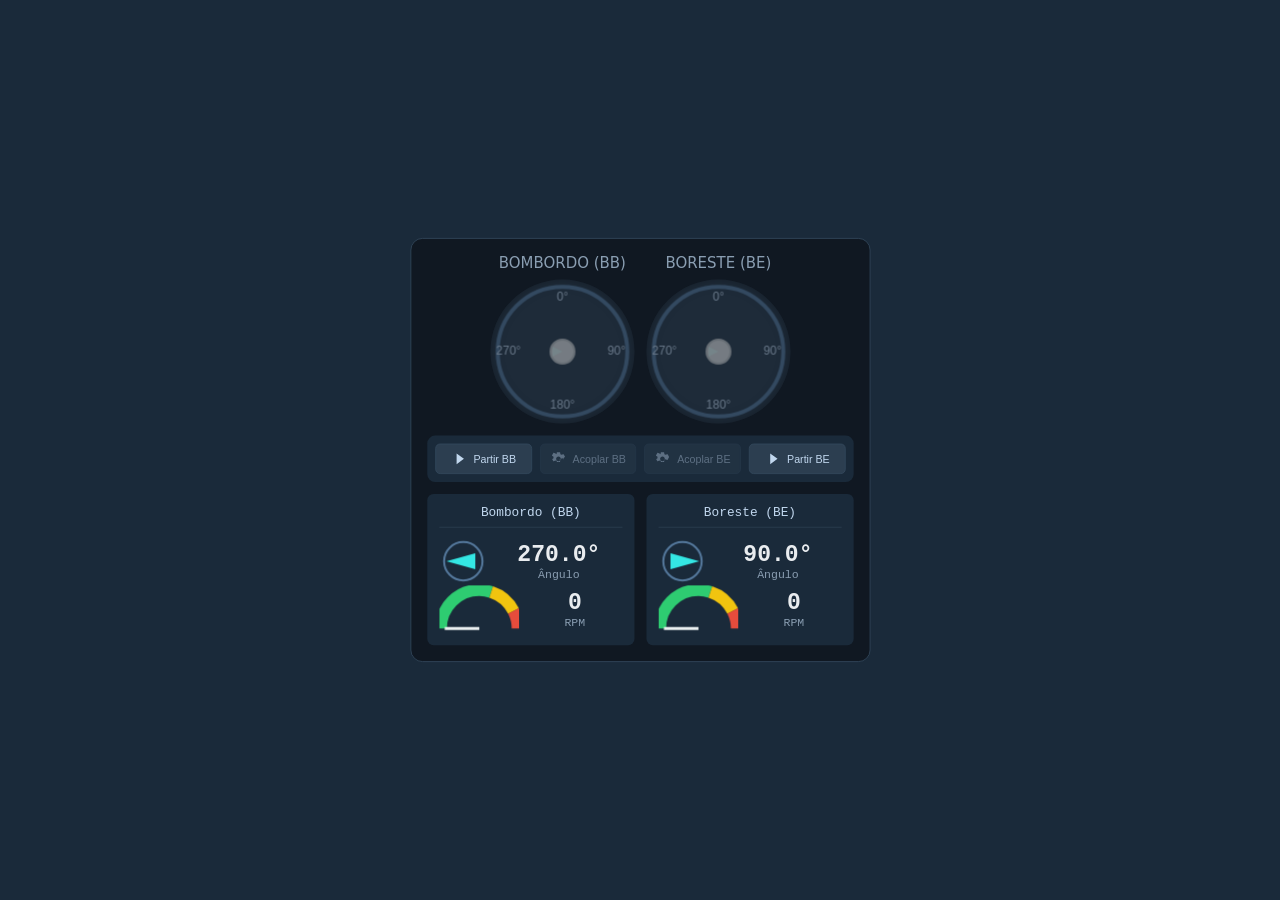
==== commit a237e2c4: "Revert "feat(ui): refatoracao do painel asd para 2 colunas liquidas responsivas sem strings redundan" ====
--- a/asdcontrol.html
+++ b/asdcontrol.html
@@ -11,25 +11,43 @@
     <meta charset="UTF-8">
     <meta name="viewport" content="width=device-width, initial-scale=1.0">
     <title>Controle Azimutal 2D Integrado</title>
+    <link rel="stylesheet" href="css/asdcontrol.css">
 </head>
 <body>
     <div id="container">
-        <div class="column-bb">
-            <div class="col-header"><h3>Bombordo (BB)</h3></div>
+        <div class="controls-row">
             <div class="control-wrapper">
+                <h3>Bombordo (BB)</h3>
                 <canvas id="azimuth-control-bb" class="control-canvas"></canvas>
             </div>
-            <div class="functions-row">
-                <button id="start-bb" class="function-button">
-                    <svg viewBox="0 0 24 24"><path d="M10 8.64v6.72L15.27 12z M8 4v16l11-8z"></path></svg>
-                    <span>Partir BB</span>
-                </button>
-                <button id="couple-bb" class="function-button" disabled>
-                     <svg viewBox="0 0 24 24"><path d="M19.43 12.98c.04-.32.07-.64.07-.98s-.03-.66-.07-.98l2.11-1.65c.19-.15.24-.42.12-.64l-2-3.46c-.12-.22-.39-.3-.61-.22l-2.49 1c-.52-.4-1.08-.73-1.69-.98l-.38-2.65C14.46 2.18 14.25 2 14 2h-4c-.25 0-.46.18-.49.42l-.38 2.65c-.61-.25-1.17-.59-1.69-.98l-2.49-1c-.23-.09-.49 0-.61.22l-2 3.46c-.13.22-.07.49.12.64l2.11 1.65c-.04.32-.07.65-.07.98s.03.66.07.98l-2.11 1.65c-.19.15-.24-.42-.12-.64l2 3.46c.12.22.39.3.61.22l2.49-1c.52.4 1.08.73 1.69-.98l.38 2.65c.03.24.24.42.49.42h4c.25 0 .46-.18.49-.42l-.38-2.65c.61-.25 1.17-.59-1.69-.98l2.49 1c.23.09.49 0 .61-.22l2-3.46c.12-.22.07-.49-.12-.64l-2.11-1.65zM12 15.5c-1.93 0-3.5-1.57-3.5-3.5s1.57-3.5 3.5-3.5 3.5 1.57 3.5 3.5-1.57 3.5-3.5 3.5z"></path></svg>
-                    <span>Acoplar BB</span>
-                </button>
+            <div class="control-wrapper">
+                <h3>Boreste (BE)</h3>
+                <canvas id="azimuth-control-be" class="control-canvas"></canvas>
             </div>
+        </div>
+
+        <div id="functions-panel">
+            <button id="start-bb" class="function-button">
+                <svg viewBox="0 0 24 24"><path d="M10 8.64v6.72L15.27 12z M8 4v16l11-8z"></path></svg>
+                <span>Partir BB</span>
+            </button>
+            <button id="couple-bb" class="function-button" disabled>
+                 <svg viewBox="0 0 24 24"><path d="M19.43 12.98c.04-.32.07-.64.07-.98s-.03-.66-.07-.98l2.11-1.65c.19-.15.24-.42.12-.64l-2-3.46c-.12-.22-.39-.3-.61-.22l-2.49 1c-.52-.4-1.08-.73-1.69-.98l-.38-2.65C14.46 2.18 14.25 2 14 2h-4c-.25 0-.46.18-.49.42l-.38 2.65c-.61-.25-1.17-.59-1.69-.98l-2.49-1c-.23-.09-.49 0-.61.22l-2 3.46c-.13.22-.07.49.12.64l2.11 1.65c-.04.32-.07.65-.07.98s.03.66.07.98l-2.11 1.65c-.19.15-.24-.42-.12-.64l2 3.46c.12.22.39.3.61.22l2.49-1c.52.4 1.08.73 1.69-.98l.38 2.65c.03.24.24.42.49.42h4c.25 0 .46-.18.49-.42l-.38-2.65c.61-.25 1.17-.59-1.69-.98l2.49 1c.23.09.49 0 .61-.22l2-3.46c.12-.22.07-.49-.12-.64l-2.11-1.65zM12 15.5c-1.93 0-3.5-1.57-3.5-3.5s1.57-3.5 3.5-3.5 3.5 1.57 3.5 3.5-1.57 3.5-3.5 3.5z"></path></svg>
+                <span>Acoplar BB</span>
+            </button>
+            <button id="couple-be" class="function-button" disabled>
+                 <svg viewBox="0 0 24 24"><path d="M19.43 12.98c.04-.32.07-.64.07-.98s-.03-.66-.07-.98l2.11-1.65c.19-.15.24-.42.12-.64l-2-3.46c-.12-.22-.39-.3-.61-.22l-2.49 1c-.52-.4-1.08-.73-1.69-.98l-.38-2.65C14.46 2.18 14.25 2 14 2h-4c-.25 0-.46.18-.49.42l-.38 2.65c-.61-.25-1.17-.59-1.69-.98l-2.49-1c-.23-.09-.49 0-.61.22l-2 3.46c-.13.22-.07.49.12.64l2.11 1.65c-.04.32-.07.65-.07.98s.03.66.07.98l-2.11 1.65c-.19.15-.24-.42-.12-.64l2 3.46c.12.22.39.3.61.22l2.49-1c.52.4 1.08.73 1.69-.98l.38 2.65c.03.24.24.42.49.42h4c.25 0 .46-.18.49-.42l.38-2.65c.61-.25 1.17-.59 1.69-.98l2.49 1c.23.09.49 0 .61-.22l2-3.46c.12-.22.07-.49-.12-.64l-2.11-1.65zM12 15.5c-1.93 0-3.5-1.57-3.5-3.5s1.57-3.5 3.5-3.5 3.5 1.57 3.5 3.5-1.57 3.5-3.5 3.5z"></path></svg>
+                <span>Acoplar BE</span>
+            </button>
+            <button id="start-be" class="function-button">
+                <svg viewBox="0 0 24 24"><path d="M10 8.64v6.72L15.27 12z M8 4v16l11-8z"></path></svg>
+                <span>Partir BE</span>
+            </button>
+        </div>
+
+        <div id="telemetry-panel">
             <div class="prop-section">
+                <h4>Bombordo (BB)</h4>
                 <div class="indicator-group">
                     <canvas id="angle-canvas-bb" class="angle-canvas"></canvas>
                     <div class="indicator-readout">
@@ -45,24 +63,8 @@
                     </div>
                 </div>
             </div>
-        </div>
-
-        <div class="column-be">
-            <div class="col-header"><h3>Boreste (BE)</h3></div>
-            <div class="control-wrapper">
-                <canvas id="azimuth-control-be" class="control-canvas"></canvas>
-            </div>
-            <div class="functions-row">
-                <button id="couple-be" class="function-button" disabled>
-                     <svg viewBox="0 0 24 24"><path d="M19.43 12.98c.04-.32.07-.64.07-.98s-.03-.66-.07-.98l2.11-1.65c.19-.15.24-.42.12-.64l-2-3.46c-.12-.22-.39-.3-.61-.22l-2.49 1c-.52-.4-1.08-.73-1.69-.98l-.38-2.65C14.46 2.18 14.25 2 14 2h-4c-.25 0-.46.18-.49.42l-.38 2.65c-.61-.25-1.17-.59-1.69-.98l-2.49-1c-.23-.09-.49 0-.61.22l-2 3.46c-.13.22-.07.49.12.64l2.11 1.65c-.04.32-.07.65-.07.98s.03.66.07.98l-2.11 1.65c-.19.15-.24-.42-.12-.64l2 3.46c.12.22.39.3.61.22l2.49-1c.52.4 1.08.73 1.69-.98l.38 2.65c.03.24.24.42.49.42h4c.25 0 .46-.18.49-.42l.38-2.65c.61-.25 1.17-.59 1.69-.98l2.49 1c.23.09.49 0 .61-.22l2-3.46c.12-.22.07-.49-.12-.64l-2.11-1.65zM12 15.5c-1.93 0-3.5-1.57-3.5-3.5s1.57-3.5 3.5-3.5 3.5 1.57 3.5 3.5-1.57 3.5-3.5 3.5z"></path></svg>
-                    <span>Acoplar BE</span>
-                </button>
-                <button id="start-be" class="function-button">
-                    <svg viewBox="0 0 24 24"><path d="M10 8.64v6.72L15.27 12z M8 4v16l11-8z"></path></svg>
-                    <span>Partir BE</span>
-                </button>
-            </div>
             <div class="prop-section">
+                <h4>Boreste (BE)</h4>
                  <div class="indicator-group">
                     <canvas id="angle-canvas-be" class="angle-canvas"></canvas>
                     <div class="indicator-readout">
@@ -78,6 +80,7 @@
                     </div>
                 </div>
             </div>
+        </div>
     </div>
 
     <script src="js/asdcontrol.js"></script>
--- a/css/asdcontrol.css
+++ b/css/asdcontrol.css
@@ -0,0 +1,133 @@
+/*
+  Título: asdcontrol.css
+  Autor: Jossian Brito
+  Data da última modificação: 02/04/2026 09:25
+  Versão: 1.0
+  Descrição: Estilos para o painel de controle ASD 2D
+*/
+
+/* ====================== VARIÁVEIS GLOBAIS E RESET ====================== */
+        :root {
+            --bg-dark: #101822;
+            --bg-medium: #1a2a3a;
+            --bg-light: #2c3e50;
+            --border-color: #34495e;
+            --text-light: #e9ecef;
+            --text-medium: #c1d7ee;
+            --text-dark: #8a9eb2;
+            --accent-blue: #3498db;
+            --accent-cyan: #34e7e4;
+            --status-green: #2ecc71;
+            --status-yellow: #f1c40f;
+            --status-red: #e74c3c;
+        }
+        body {
+            margin: 0;
+            background-color: var(--bg-medium);
+            color: var(--text-light);
+            font-family: system-ui, sans-serif;
+            display: flex;
+            justify-content: center;
+            align-items: center;
+            height: 100vh;
+            overflow: hidden;
+        }
+        #container {
+            display: flex;
+            flex-direction: column;
+            gap: 15px;
+            align-items: center;
+            background-color: var(--bg-dark);
+            padding: 20px;
+            border-radius: 15px;
+            border: 1px solid var(--border-color);
+            user-select: none;
+            transform: scale(0.8);
+        }
+        .controls-row {
+            display: flex;
+            gap: 15px;
+            align-items: center;
+        }
+        .control-wrapper {
+            display: flex;
+            flex-direction: column;
+            align-items: center;
+            gap: 10px;
+        }
+        .control-wrapper h3 {
+            margin: 0; padding: 0; font-weight: 500;
+            color: var(--text-dark); text-transform: uppercase;
+        }
+        .control-canvas {
+            background-color: var(--bg-light);
+            border-radius: 50%;
+            cursor: pointer;
+            box-shadow: 0 0 15px rgba(0,0,0,0.5) inset;
+            width: 180px;
+            height: 180px;
+            transition: opacity 0.3s ease;
+        }
+        .control-canvas.disabled {
+            opacity: 0.5;
+            cursor: not-allowed;
+        }
+        #functions-panel {
+            display: grid;
+            grid-template-columns: repeat(4, 1fr);
+            gap: 10px;
+            padding: 10px;
+            background-color: var(--bg-medium);
+            border-radius: 10px;
+            width: 100%;
+            box-sizing: border-box;
+            justify-content: center;
+        }
+        .function-button {
+            padding: 8px 12px;
+            border: 1px solid var(--border-color);
+            border-radius: 6px;
+            background-color: var(--bg-light);
+            color: var(--text-medium);
+            cursor: pointer;
+            display: flex;
+            align-items: center;
+            justify-content: center;
+            gap: 8px;
+            transition: all 0.2s ease;
+        }
+        .function-button:hover:not(:disabled) { background-color: #3e5670; }
+        .function-button.active { background-color: var(--status-green); color: white; border-color: #55d98c; }
+        .function-button.standby { background-color: var(--status-yellow); color: var(--bg-dark); border-color: #f39c12; }
+        .function-button:disabled {
+            opacity: 0.4;
+            cursor: not-allowed;
+        }
+        .function-button svg { width: 20px; height: 20px; fill: currentColor; }
+        
+        #telemetry-panel {
+            width: 100%;
+            font-family: ui-monospace, 'Cascadia Code', Menlo, Consolas, 'Courier New', monospace;
+            display: flex;
+            gap: 15px;
+        }
+        .prop-section {
+            flex: 1;
+            background-color: var(--bg-medium);
+            padding: 15px;
+            border-radius: 8px;
+        }
+         .prop-section h4 {
+            margin: 0 0 12px 0; font-weight: normal; color: var(--text-medium);
+            border-bottom: 1px solid var(--bg-light); padding-bottom: 8px; text-align: center;
+        }
+        .indicator-group {
+            display: flex;
+            align-items: center;
+            gap: 10px;
+        }
+        .gauge-canvas { width: 100px; height: 60px; }
+        .angle-canvas { width: 60px; height: 60px; }
+        .indicator-readout { flex-grow: 1; text-align: center; }
+        .indicator-readout .value { font-size: 1.8em; font-weight: bold; }
+        .indicator-readout .unit { font-size: 0.9em; color: var(--text-dark); }
